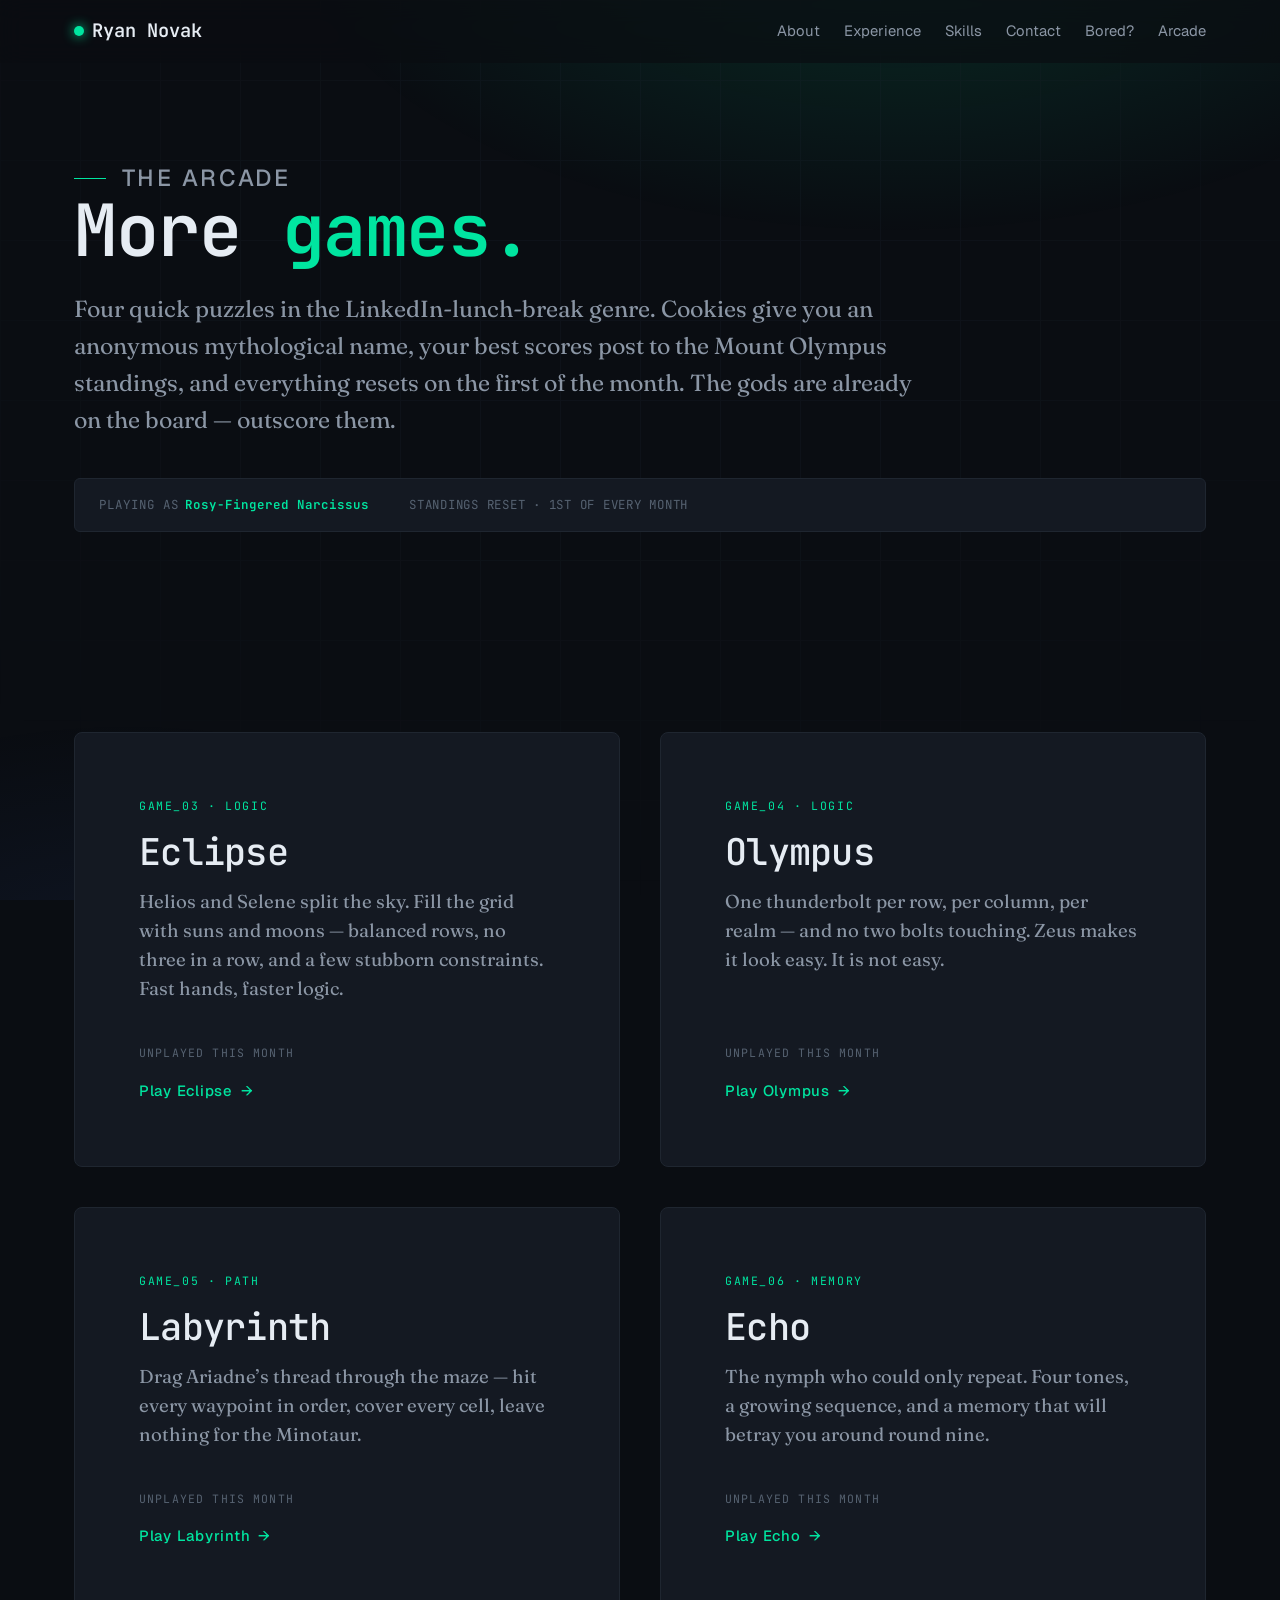
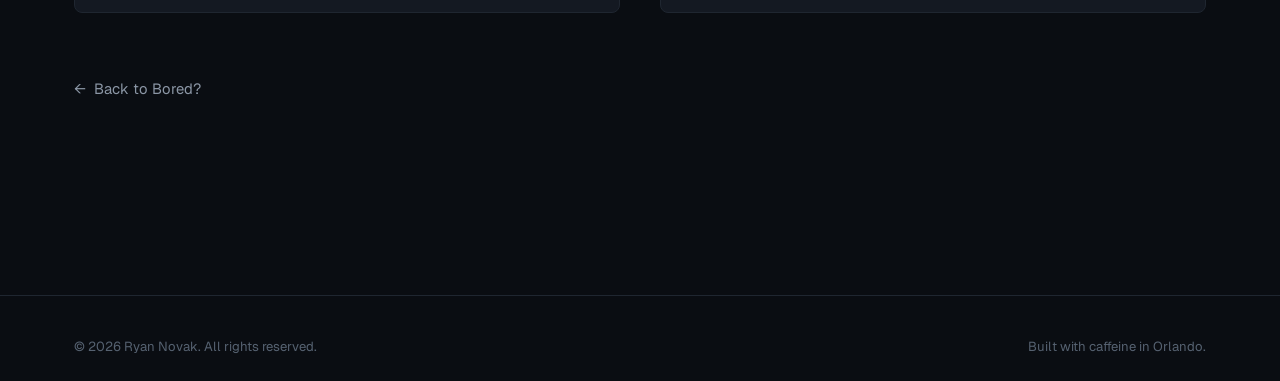
==== arcade/index.html @ cc3689b8 "Add the Olympus Arcade: four casual games with monthly mythological standings - /arcade/ hub page ("" ====
<!DOCTYPE html>
<html lang="en">
<head>
  <meta charset="UTF-8">
  <meta name="viewport" content="width=device-width, initial-scale=1">
  <title>Ryan Novak — The Arcade</title>
  <meta name="description" content="More games: four quick puzzles with monthly Mount Olympus standings. Casual, fast, and free of microtransactions.">

  <link rel="icon" href="/img/favicon.svg" type="image/svg+xml">
  <link rel="alternate icon" href="/img/favicon.ico">
  <meta name="theme-color" content="#0a0d12">

  <link rel="preconnect" href="https://fonts.googleapis.com">
  <link rel="preconnect" href="https://fonts.gstatic.com" crossorigin>
  <link href="https://fonts.googleapis.com/css2?family=Fraunces:ital,opsz,wght@0,9..144,300..600;1,9..144,300..500&family=Geist:wght@400;500;600&family=JetBrains+Mono:wght@400;500;600&display=swap" rel="stylesheet">

  <link rel="stylesheet" href="/css/main.css">
  <link rel="stylesheet" href="/arcade/arena.css">

  <style>
    /* Page-specific (mirrors /bored/) */
    .arcade-hero {
      padding-block: var(--space-3xl) var(--space-xl);
      text-align: left;
    }
    .arcade-hero h1 {
      font-size: clamp(2.5rem, 6vw, 4.5rem);
      line-height: 0.95;
      margin-bottom: var(--space-m);
    }
    .arcade-hero h1 .accent { color: var(--accent); }
    .arcade-hero p {
      font-size: var(--step-1);
      color: var(--fg-muted);
      max-width: 56ch;
      margin-bottom: 0;
    }

    .arena-banner {
      margin-top: var(--space-l);
      display: flex;
      flex-wrap: wrap;
      align-items: center;
      gap: var(--space-s) var(--space-l);
      padding: var(--space-s) var(--space-m);
      background: var(--bg-card);
      border: 1px solid var(--border);
      border-radius: 6px;
      font-family: var(--font-display);
      font-size: 0.78rem;
      letter-spacing: 0.06em;
      color: var(--fg-muted);
    }
    .arena-banner .arena-chip { font-size: 0.78rem; }
    .arena-banner .rule { color: var(--fg-dim); }

    .game-grid {
      display: grid;
      grid-template-columns: repeat(2, 1fr);
      gap: var(--space-l);
      margin-top: var(--space-l);
    }

    .game-card {
      display: flex;
      flex-direction: column;
      padding: var(--space-xl);
      background: var(--bg-card);
      border: 1px solid var(--border);
      border-radius: 8px;
      transition: all 0.3s var(--ease);
      position: relative;
      overflow: hidden;
      text-decoration: none;
      color: inherit;
      min-height: 300px;
    }
    .game-card::before {
      content: '';
      position: absolute;
      inset: 0;
      background: radial-gradient(
        circle at var(--mx, 50%) var(--my, 50%),
        var(--accent-glow),
        transparent 60%
      );
      opacity: 0;
      transition: opacity 0.4s var(--ease);
      pointer-events: none;
    }
    .game-card:hover {
      border-color: var(--accent);
      transform: translateY(-2px);
    }
    .game-card:hover::before { opacity: 1; }

    .game-tag {
      font-family: var(--font-display);
      font-size: 0.72rem;
      letter-spacing: 0.14em;
      color: var(--accent);
      margin-bottom: var(--space-s);
    }
    .game-title {
      font-family: var(--font-display);
      font-size: var(--step-3);
      font-weight: 500;
      color: var(--fg);
      margin-bottom: var(--space-s);
      letter-spacing: -0.02em;
    }
    .game-desc {
      color: var(--fg-muted);
      font-size: var(--step-0);
      line-height: 1.55;
      margin-bottom: var(--space-l);
      flex: 1;
      max-width: none;
    }
    .game-best {
      font-family: var(--font-display);
      font-size: 0.72rem;
      letter-spacing: 0.1em;
      color: var(--fg-dim);
      margin-bottom: var(--space-s);
    }
    .game-best strong { color: var(--accent); font-weight: 600; }
    .game-play {
      font-family: var(--font-ui);
      font-size: var(--step--1);
      font-weight: 500;
      letter-spacing: 0.05em;
      color: var(--accent);
      display: flex;
      align-items: center;
      gap: var(--space-xs);
    }
    .game-play .arrow { transition: transform 0.2s var(--ease); }
    .game-card:hover .game-play .arrow { transform: translateX(4px); }

    .back-link {
      font-family: var(--font-ui);
      font-size: var(--step--1);
      color: var(--fg-muted);
      display: inline-flex;
      align-items: center;
      gap: var(--space-xs);
      margin-top: var(--space-xl);
    }
    .back-link:hover { color: var(--accent); }
    .back-link::before { content: '←'; }

    @media (max-width: 720px) {
      .game-grid { grid-template-columns: 1fr; }
    }
  </style>
</head>
<body>

  <nav class="nav" aria-label="Primary">
    <div class="container nav-inner">
      <a href="/" class="nav-logo">Ryan Novak</a>
      <ul class="nav-links" id="primary-menu">
        <li><a href="/#about">About</a></li>
        <li><a href="/#experience">Experience</a></li>
        <li><a href="/#skills">Skills</a></li>
        <li><a href="/#contact">Contact</a></li>
        <li><a href="/bored/">Bored?</a></li>
        <li><a href="/arcade/">Arcade</a></li>
      </ul>
      <button class="menu-toggle" aria-label="Toggle menu" aria-controls="primary-menu" aria-expanded="false">☰</button>
    </div>
  </nav>

  <main>
    <section class="arcade-hero container">
      <p class="eyebrow">The Arcade</p>
      <h1>More <span class="accent">games.</span></h1>
      <p>Four quick puzzles in the LinkedIn-lunch-break genre. Cookies give you an anonymous mythological name, your best scores post to the Mount Olympus standings, and everything resets on the first of the month. The gods are already on the board — outscore them.</p>

      <div class="arena-banner">
        <span data-arena-chip></span>
        <span class="rule">STANDINGS RESET · 1ST OF EVERY MONTH</span>
      </div>
    </section>

    <section class="container" style="padding-bottom: var(--space-2xl);">
      <div class="game-grid">

        <a href="/games/eclipse/" class="game-card" data-tilt>
          <span class="game-tag">GAME_03 &middot; LOGIC</span>
          <h2 class="game-title">Eclipse</h2>
          <p class="game-desc">
            Helios and Selene split the sky. Fill the grid with suns and moons — balanced rows, no three in a row, and a few stubborn constraints. Fast hands, faster logic.
          </p>
          <p class="game-best" data-game-best="eclipse"></p>
          <span class="game-play">Play Eclipse <span class="arrow">→</span></span>
        </a>

        <a href="/games/olympus/" class="game-card" data-tilt>
          <span class="game-tag">GAME_04 &middot; LOGIC</span>
          <h2 class="game-title">Olympus</h2>
          <p class="game-desc">
            One thunderbolt per row, per column, per realm — and no two bolts touching. Zeus makes it look easy. It is not easy.
          </p>
          <p class="game-best" data-game-best="olympus"></p>
          <span class="game-play">Play Olympus <span class="arrow">→</span></span>
        </a>

        <a href="/games/labyrinth/" class="game-card" data-tilt>
          <span class="game-tag">GAME_05 &middot; PATH</span>
          <h2 class="game-title">Labyrinth</h2>
          <p class="game-desc">
            Drag Ariadne&rsquo;s thread through the maze — hit every waypoint in order, cover every cell, leave nothing for the Minotaur.
          </p>
          <p class="game-best" data-game-best="labyrinth"></p>
          <span class="game-play">Play Labyrinth <span class="arrow">→</span></span>
        </a>

        <a href="/games/echo/" class="game-card" data-tilt>
          <span class="game-tag">GAME_06 &middot; MEMORY</span>
          <h2 class="game-title">Echo</h2>
          <p class="game-desc">
            The nymph who could only repeat. Four tones, a growing sequence, and a memory that will betray you around round nine.
          </p>
          <p class="game-best" data-game-best="echo"></p>
          <span class="game-play">Play Echo <span class="arrow">→</span></span>
        </a>

      </div>

      <a href="/bored/" class="back-link">Back to Bored?</a>
    </section>
  </main>

  <footer class="footer">
    <div class="container footer-inner">
      <span>&copy; <span data-year>2025</span> Ryan Novak. All rights reserved.</span>
      <span>Built with caffeine in Orlando.</span>
    </div>
  </footer>

  <script src="/js/main.js" defer></script>
  <script src="/arcade/arena.js" defer></script>
  <script defer>
    document.addEventListener('DOMContentLoaded', () => {
      // Cursor-following glow on game cards
      document.querySelectorAll('[data-tilt]').forEach(card => {
        card.addEventListener('mousemove', e => {
          const r = card.getBoundingClientRect();
          card.style.setProperty('--mx', ((e.clientX - r.left) / r.width * 100) + '%');
          card.style.setProperty('--my', ((e.clientY - r.top) / r.height * 100) + '%');
        });
      });

      // Personal best + rank per card
      if (window.Arena) {
        document.querySelectorAll('[data-game-best]').forEach(el => {
          const id = el.dataset.gameBest;
          const best = Arena.bestOf(id);
          if (best == null) {
            el.textContent = 'UNPLAYED THIS MONTH';
            return;
          }
          const mine = Arena.board(id).find(r => r.you);
          el.innerHTML = 'YOUR BEST: <strong>' + Arena.formatValue(id, best) +
            '</strong>' + (mine ? ' · RANK #' + mine.rank : '');
        });
      }
    });
  </script>
</body>
</html>
---- css/main.css ----
/* =================================================================
   Ryan Novak — ryannovak.net
   Main stylesheet
   ================================================================= */

/* -----------------------------------------------------------------
   Design tokens
   ----------------------------------------------------------------- */
:root {
  /* Palette — dark-first, signal-green accent */
  --bg: #0a0d12;
  --bg-elevated: #11151c;
  --bg-card: #141922;
  --border: #1f2630;
  --border-strong: #2a3340;

  --fg: #e6ecf3;
  --fg-muted: #8b96a5;
  --fg-dim: #566271;

  --accent: #00e5a0;
  --accent-dim: #00b37d;
  --accent-glow: rgba(0, 229, 160, 0.15);

  --signal-red: #ff5a5f;
  --signal-amber: #ffb84d;

  /* Typography */
  --font-display: 'JetBrains Mono', ui-monospace, 'Cascadia Code', 'Source Code Pro', Menlo, monospace;
  --font-body: 'Fraunces', 'Iowan Old Style', Georgia, serif;
  --font-ui: 'Geist', 'Helvetica Neue', Helvetica, Arial, sans-serif;

  /* Scale */
  --step--1: clamp(0.83rem, 0.80rem + 0.16vw, 0.94rem);
  --step-0:  clamp(1.00rem, 0.95rem + 0.27vw, 1.19rem);
  --step-1:  clamp(1.20rem, 1.11rem + 0.43vw, 1.50rem);
  --step-2:  clamp(1.44rem, 1.31rem + 0.66vw, 1.89rem);
  --step-3:  clamp(1.73rem, 1.53rem + 0.97vw, 2.38rem);
  --step-4:  clamp(2.07rem, 1.80rem + 1.39vw, 3.00rem);
  --step-5:  clamp(2.49rem, 2.10rem + 1.97vw, 3.78rem);
  --step-6:  clamp(2.99rem, 2.44rem + 2.76vw, 4.77rem);

  /* Spacing */
  --space-2xs: 0.25rem;
  --space-xs:  0.5rem;
  --space-s:   1rem;
  --space-m:   1.5rem;
  --space-l:   2.5rem;
  --space-xl:  4rem;
  --space-2xl: 6rem;
  --space-3xl: 10rem;

  /* Layout */
  --content-max: 1180px;
  --prose-max: 68ch;

  /* Transitions */
  --ease: cubic-bezier(0.2, 0.7, 0.2, 1);
  --ease-out: cubic-bezier(0.16, 1, 0.3, 1);
}

/* -----------------------------------------------------------------
   Reset & base
   ----------------------------------------------------------------- */
*, *::before, *::after { box-sizing: border-box; }

* { margin: 0; padding: 0; }

html {
  scroll-behavior: smooth;
  -webkit-text-size-adjust: 100%;
  text-rendering: optimizeLegibility;
}

body {
  font-family: var(--font-body);
  font-size: var(--step-0);
  line-height: 1.6;
  color: var(--fg);
  background: var(--bg);
  min-height: 100vh;
  font-feature-settings: "liga" 1, "kern" 1;
  overflow-x: hidden;
}

/* Background ambience — subtle grid + radial glow */
body::before {
  content: '';
  position: fixed;
  inset: 0;
  background-image:
    radial-gradient(ellipse 80% 60% at 70% -10%, var(--accent-glow), transparent 60%),
    radial-gradient(ellipse 60% 50% at 10% 110%, rgba(80, 130, 255, 0.08), transparent 60%);
  pointer-events: none;
  z-index: -2;
}

body::after {
  content: '';
  position: fixed;
  inset: 0;
  background-image:
    linear-gradient(to right, var(--border) 1px, transparent 1px),
    linear-gradient(to bottom, var(--border) 1px, transparent 1px);
  background-size: 80px 80px;
  opacity: 0.25;
  pointer-events: none;
  mask-image: radial-gradient(ellipse 70% 70% at 50% 30%, black 40%, transparent 100%);
  -webkit-mask-image: radial-gradient(ellipse 70% 70% at 50% 30%, black 40%, transparent 100%);
  z-index: -1;
}

img, svg { display: block; max-width: 100%; height: auto; }

a {
  color: var(--accent);
  text-decoration: none;
  transition: color 0.2s var(--ease);
}
a:hover { color: var(--fg); }

button {
  font: inherit;
  color: inherit;
  background: none;
  border: none;
  cursor: pointer;
}

::selection {
  background: var(--accent);
  color: var(--bg);
}

/* -----------------------------------------------------------------
   Typography
   ----------------------------------------------------------------- */
h1, h2, h3, h4 {
  font-family: var(--font-display);
  font-weight: 500;
  line-height: 1.1;
  letter-spacing: -0.02em;
  color: var(--fg);
}

h1 { font-size: var(--step-6); font-weight: 600; }
h2 { font-size: var(--step-4); }
h3 { font-size: var(--step-2); }
h4 { font-size: var(--step-1); }

p { max-width: var(--prose-max); }

.eyebrow {
  font-family: var(--font-ui);
  font-size: var(--step--1);
  font-weight: 500;
  letter-spacing: 0.12em;
  text-transform: uppercase;
  color: var(--accent);
  margin-bottom: var(--space-m);
  display: flex;
  align-items: center;
  gap: var(--space-s);
}
.eyebrow::before {
  content: '';
  width: 32px;
  height: 1px;
  background: var(--accent);
}

.mono { font-family: var(--font-display); }
.ui { font-family: var(--font-ui); }

/* -----------------------------------------------------------------
   Layout primitives
   ----------------------------------------------------------------- */
.container {
  width: 100%;
  max-width: var(--content-max);
  margin: 0 auto;
  padding-inline: var(--space-m);
}

section {
  padding-block: var(--space-2xl);
  scroll-margin-top: 80px;
}

/* -----------------------------------------------------------------
   Navigation
   ----------------------------------------------------------------- */
.nav {
  position: fixed;
  top: 0;
  left: 0;
  right: 0;
  z-index: 100;
  padding: var(--space-s) 0;
  background: rgba(10, 13, 18, 0.7);
  backdrop-filter: blur(12px);
  -webkit-backdrop-filter: blur(12px);
  border-bottom: 1px solid transparent;
  transition: border-color 0.3s var(--ease), background 0.3s var(--ease);
}
.nav.scrolled {
  border-bottom-color: var(--border);
  background: rgba(10, 13, 18, 0.9);
}

.nav-inner {
  display: flex;
  align-items: center;
  justify-content: space-between;
  gap: var(--space-m);
}

.nav-logo {
  font-family: var(--font-display);
  font-weight: 600;
  font-size: var(--step-0);
  color: var(--fg);
  display: flex;
  align-items: center;
  gap: var(--space-xs);
}
.nav-logo::before {
  content: '';
  width: 10px;
  height: 10px;
  background: var(--accent);
  border-radius: 50%;
  box-shadow: 0 0 12px var(--accent);
  animation: pulse 2s var(--ease) infinite;
}

@keyframes pulse {
  0%, 100% { opacity: 1; transform: scale(1); }
  50% { opacity: 0.6; transform: scale(0.85); }
}

.nav-links {
  display: flex;
  gap: var(--space-m);
  list-style: none;
  font-family: var(--font-ui);
  font-size: var(--step--1);
}

.nav-links a {
  color: var(--fg-muted);
  position: relative;
  padding: var(--space-xs) 0;
}
.nav-links a:hover { color: var(--fg); }
.nav-links a::after {
  content: '';
  position: absolute;
  left: 0;
  bottom: 0;
  width: 0;
  height: 1px;
  background: var(--accent);
  transition: width 0.3s var(--ease);
}
.nav-links a:hover::after { width: 100%; }

.menu-toggle {
  display: none;
  font-size: 1.5rem;
  color: var(--fg);
}

/* -----------------------------------------------------------------
   Hero
   ----------------------------------------------------------------- */
.hero {
  min-height: 100vh;
  padding-block: var(--space-3xl) var(--space-2xl);
  display: flex;
  align-items: center;
  position: relative;
}

.hero-grid {
  display: grid;
  grid-template-columns: 1.4fr 1fr;
  gap: var(--space-2xl);
  align-items: center;
  width: 100%;
}

.hero-meta {
  font-family: var(--font-ui);
  font-size: var(--step--1);
  color: var(--fg-muted);
  display: flex;
  gap: var(--space-s);
  margin-bottom: var(--space-l);
  align-items: center;
}
.hero-meta .status {
  display: inline-flex;
  align-items: center;
  gap: 6px;
  padding: 4px 10px;
  border: 1px solid var(--border-strong);
  border-radius: 999px;
  color: var(--fg);
  font-size: 0.78rem;
}
.hero-meta .status::before {
  content: '';
  width: 6px;
  height: 6px;
  background: var(--accent);
  border-radius: 50%;
  box-shadow: 0 0 8px var(--accent);
}

.hero h1 {
  font-size: clamp(3rem, 8vw, 6rem);
  line-height: 0.95;
  margin-bottom: var(--space-m);
}
.hero h1 .accent { color: var(--accent); }

.hero-sub {
  font-family: var(--font-display);
  font-size: var(--step-1);
  color: var(--fg-muted);
  margin-bottom: var(--space-l);
  font-weight: 400;
}
.hero-sub .bracket { color: var(--fg-dim); }

.hero-lede {
  font-size: var(--step-1);
  line-height: 1.5;
  color: var(--fg);
  max-width: 50ch;
  margin-bottom: var(--space-l);
}

.hero-cta {
  display: flex;
  gap: var(--space-s);
  flex-wrap: wrap;
}

.btn {
  display: inline-flex;
  align-items: center;
  gap: var(--space-xs);
  padding: 0.85rem 1.5rem;
  font-family: var(--font-ui);
  font-size: var(--step--1);
  font-weight: 500;
  letter-spacing: 0.02em;
  border-radius: 4px;
  transition: all 0.2s var(--ease);
  cursor: pointer;
  border: 1px solid transparent;
}
.btn-primary {
  background: var(--accent);
  color: var(--bg);
}
.btn-primary:hover {
  background: var(--fg);
  color: var(--bg);
  transform: translateY(-1px);
}
.btn-ghost {
  background: transparent;
  color: var(--fg);
  border-color: var(--border-strong);
}
.btn-ghost:hover {
  border-color: var(--accent);
  color: var(--accent);
  background: var(--accent-glow);
}
.btn .arrow {
  transition: transform 0.2s var(--ease);
}
.btn:hover .arrow { transform: translateX(3px); }

/* Hero portrait card */
.hero-portrait {
  position: relative;
  aspect-ratio: 4/5;
  max-width: 380px;
  margin-left: auto;
  border: 1px solid var(--border);
  padding: var(--space-s);
  background: var(--bg-card);
  border-radius: 6px;
}
.hero-portrait img {
  width: 100%;
  height: 100%;
  object-fit: cover;
  border-radius: 2px;
  filter: grayscale(10%) contrast(1.05);
}
.hero-portrait::before {
  content: '';
  position: absolute;
  inset: -1px;
  border: 1px solid var(--accent);
  border-radius: 6px;
  opacity: 0;
  transition: opacity 0.4s var(--ease), transform 0.4s var(--ease);
  transform: translate(0, 0);
  pointer-events: none;
}
.hero-portrait:hover::before {
  opacity: 1;
  transform: translate(8px, 8px);
}

.hero-portrait-meta {
  position: absolute;
  bottom: -28px;
  left: var(--space-s);
  right: var(--space-s);
  display: flex;
  justify-content: space-between;
  font-family: var(--font-display);
  font-size: 0.72rem;
  color: var(--fg-dim);
  letter-spacing: 0.05em;
}

/* -----------------------------------------------------------------
   Section headers
   ----------------------------------------------------------------- */
.section-head {
  margin-bottom: var(--space-xl);
  max-width: 720px;
}
.section-head h2 {
  font-size: var(--step-5);
  margin-bottom: var(--space-s);
}
.section-head p {
  font-size: var(--step-1);
  color: var(--fg-muted);
  line-height: 1.5;
}

/* -----------------------------------------------------------------
   About
   ----------------------------------------------------------------- */
.about-grid {
  display: grid;
  grid-template-columns: 1fr 1fr;
  gap: var(--space-xl);
}
.about-grid p {
  font-size: var(--step-1);
  line-height: 1.55;
  margin-bottom: var(--space-m);
}
.about-grid p:last-child { margin-bottom: 0; }

.about-side {
  border-left: 1px solid var(--border);
  padding-left: var(--space-l);
}
.about-side .label {
  font-family: var(--font-ui);
  font-size: 0.75rem;
  letter-spacing: 0.14em;
  text-transform: uppercase;
  color: var(--fg-dim);
  margin-bottom: var(--space-xs);
}
.about-side .kv {
  margin-bottom: var(--space-m);
}
.about-side .kv .value {
  font-family: var(--font-display);
  font-size: var(--step-0);
  color: var(--fg);
}

/* -----------------------------------------------------------------
   Experience timeline
   ----------------------------------------------------------------- */
.timeline {
  position: relative;
}
.timeline::before {
  content: '';
  position: absolute;
  left: 120px;
  top: 0;
  bottom: 0;
  width: 1px;
  background: var(--border);
}

.job {
  display: grid;
  grid-template-columns: 120px 1fr;
  gap: var(--space-l);
  padding-bottom: var(--space-l);
  margin-bottom: var(--space-l);
  position: relative;
  border-bottom: 1px solid var(--border);
}
.job:last-child { border-bottom: none; margin-bottom: 0; }

.job-date {
  font-family: var(--font-display);
  font-size: 0.82rem;
  color: var(--fg-muted);
  line-height: 1.5;
  position: relative;
  padding-top: 6px;
}
.job-date::after {
  content: '';
  position: absolute;
  right: -4px;
  top: 10px;
  width: 8px;
  height: 8px;
  background: var(--bg);
  border: 1px solid var(--accent);
  border-radius: 50%;
  transition: background 0.3s var(--ease);
}
.job.current .job-date::after {
  background: var(--accent);
  box-shadow: 0 0 12px var(--accent);
}

.job-body {
  padding-left: var(--space-l);
}
.job-title {
  font-family: var(--font-display);
  font-size: var(--step-2);
  font-weight: 500;
  color: var(--fg);
  margin-bottom: 4px;
  line-height: 1.2;
}
.job-company {
  font-family: var(--font-ui);
  font-size: var(--step-0);
  color: var(--accent);
  margin-bottom: var(--space-s);
}
.job-company .divider { color: var(--fg-dim); margin: 0 8px; }
.job-desc {
  color: var(--fg-muted);
  margin-bottom: var(--space-s);
  font-size: var(--step-0);
}
.job-bullets {
  list-style: none;
  display: flex;
  flex-direction: column;
  gap: var(--space-xs);
}
.job-bullets li {
  padding-left: 1.5rem;
  position: relative;
  color: var(--fg);
  font-size: var(--step-0);
  line-height: 1.5;
}
.job-bullets li::before {
  content: '→';
  position: absolute;
  left: 0;
  color: var(--accent);
  font-family: var(--font-display);
}

/* -----------------------------------------------------------------
   Skills
   ----------------------------------------------------------------- */
.skills-groups {
  display: grid;
  grid-template-columns: repeat(auto-fit, minmax(280px, 1fr));
  gap: var(--space-l);
}
.skill-group {
  padding: var(--space-l);
  background: var(--bg-card);
  border: 1px solid var(--border);
  border-radius: 6px;
  transition: border-color 0.3s var(--ease), transform 0.3s var(--ease);
}
.skill-group:hover {
  border-color: var(--accent);
  transform: translateY(-2px);
}
.skill-group h4 {
  font-size: var(--step-0);
  color: var(--accent);
  margin-bottom: var(--space-s);
  font-weight: 500;
}
.skill-tags {
  display: flex;
  flex-wrap: wrap;
  gap: var(--space-xs);
  list-style: none;
}
.skill-tags li {
  font-family: var(--font-ui);
  font-size: 0.82rem;
  padding: 4px 10px;
  border: 1px solid var(--border-strong);
  border-radius: 3px;
  color: var(--fg-muted);
  transition: all 0.2s var(--ease);
}
.skill-tags li:hover {
  color: var(--fg);
  border-color: var(--fg-muted);
}

/* -----------------------------------------------------------------
   Education / Certs
   ----------------------------------------------------------------- */
.edu-grid {
  display: grid;
  grid-template-columns: repeat(auto-fit, minmax(260px, 1fr));
  gap: var(--space-m);
}
.edu-card {
  padding: var(--space-l);
  background: var(--bg-card);
  border: 1px solid var(--border);
  border-radius: 6px;
  transition: border-color 0.3s var(--ease);
}
.edu-card:hover { border-color: var(--border-strong); }
.edu-card .date {
  font-family: var(--font-display);
  font-size: 0.78rem;
  color: var(--fg-dim);
  margin-bottom: var(--space-xs);
  letter-spacing: 0.05em;
}
.edu-card h4 {
  font-size: var(--step-1);
  margin-bottom: 4px;
}
.edu-card .institution {
  font-family: var(--font-ui);
  color: var(--accent);
  font-size: var(--step--1);
  margin-bottom: var(--space-xs);
}
.edu-card .detail {
  font-size: var(--step--1);
  color: var(--fg-muted);
}

/* -----------------------------------------------------------------
   Stats
   ----------------------------------------------------------------- */
.stats-intro {
  display: flex;
  align-items: baseline;
  gap: var(--space-s);
  margin-bottom: var(--space-l);
  font-family: var(--font-display);
  font-size: 0.85rem;
  color: var(--fg-dim);
}
.stats-intro .year {
  color: var(--accent);
  font-size: var(--step-1);
}

.stats-grid {
  display: grid;
  grid-template-columns: repeat(4, 1fr);
  gap: 1px;
  background: var(--border);
  border: 1px solid var(--border);
  border-radius: 6px;
  overflow: hidden;
}
.stat {
  padding: var(--space-l);
  background: var(--bg-card);
  transition: background 0.3s var(--ease);
  position: relative;
}
.stat:hover { background: var(--bg-elevated); }
.stat::before {
  content: '';
  position: absolute;
  top: 0;
  left: 0;
  width: 0;
  height: 2px;
  background: var(--accent);
  transition: width 0.4s var(--ease);
}
.stat:hover::before { width: 100%; }

.stat-value {
  font-family: var(--font-display);
  font-size: clamp(1.8rem, 4vw, 2.6rem);
  font-weight: 500;
  color: var(--fg);
  line-height: 1;
  margin-bottom: var(--space-xs);
  letter-spacing: -0.02em;
}
.stat-value .unit {
  font-size: 0.6em;
  color: var(--fg-dim);
  margin-left: 4px;
}
.stat-label {
  font-family: var(--font-ui);
  font-size: 0.78rem;
  letter-spacing: 0.1em;
  text-transform: uppercase;
  color: var(--fg-muted);
}

/* -----------------------------------------------------------------
   Quotes
   ----------------------------------------------------------------- */
.quotes-grid {
  display: grid;
  grid-template-columns: 1fr 1fr;
  gap: var(--space-xl);
}
.quote {
  padding: var(--space-l);
  border-left: 2px solid var(--accent);
  position: relative;
}
.quote blockquote {
  font-size: var(--step-2);
  line-height: 1.35;
  font-style: italic;
  color: var(--fg);
  margin-bottom: var(--space-m);
  font-family: var(--font-body);
  font-weight: 300;
}
.quote cite {
  font-family: var(--font-ui);
  font-size: var(--step--1);
  color: var(--fg-muted);
  font-style: normal;
  letter-spacing: 0.05em;
}
.quote cite strong {
  color: var(--accent);
  font-weight: 500;
  margin-right: var(--space-xs);
}

/* -----------------------------------------------------------------
   Contact
   ----------------------------------------------------------------- */
.contact-grid {
  display: grid;
  grid-template-columns: repeat(3, 1fr);
  gap: var(--space-m);
  margin-bottom: var(--space-xl);
}
.contact-card {
  padding: var(--space-l);
  background: var(--bg-card);
  border: 1px solid var(--border);
  border-radius: 6px;
  transition: all 0.3s var(--ease);
  display: flex;
  flex-direction: column;
  gap: var(--space-xs);
}
.contact-card:hover {
  border-color: var(--accent);
  background: var(--bg-elevated);
}
.contact-card .label {
  font-family: var(--font-ui);
  font-size: 0.72rem;
  letter-spacing: 0.14em;
  text-transform: uppercase;
  color: var(--fg-dim);
}
.contact-card .value {
  font-family: var(--font-display);
  font-size: var(--step-1);
  color: var(--fg);
}
.contact-card a { color: inherit; }
.contact-card:hover .value { color: var(--accent); }

.socials {
  display: flex;
  gap: var(--space-m);
  padding-top: var(--space-l);
  border-top: 1px solid var(--border);
  font-family: var(--font-ui);
  font-size: var(--step--1);
}
.socials a {
  color: var(--fg-muted);
  display: flex;
  align-items: center;
  gap: var(--space-xs);
}
.socials a:hover { color: var(--accent); }
.socials a::before {
  content: '↗';
  font-size: 0.9em;
}

/* -----------------------------------------------------------------
   Footer
   ----------------------------------------------------------------- */
.footer {
  padding: var(--space-l) 0 var(--space-m);
  border-top: 1px solid var(--border);
  margin-top: var(--space-2xl);
}
.footer-inner {
  display: flex;
  justify-content: space-between;
  align-items: center;
  font-family: var(--font-ui);
  font-size: 0.82rem;
  color: var(--fg-dim);
}
.footer a { color: var(--fg-muted); }
.footer a:hover { color: var(--accent); }

/* -----------------------------------------------------------------
   Reveal animations (scroll-triggered)
   ----------------------------------------------------------------- */
.reveal {
  opacity: 0;
  transform: translateY(24px);
  transition: opacity 0.8s var(--ease-out), transform 0.8s var(--ease-out);
}
.reveal.visible {
  opacity: 1;
  transform: translateY(0);
}

@media (prefers-reduced-motion: reduce) {
  .reveal { opacity: 1; transform: none; transition: none; }
  .nav-logo::before { animation: none; }
  * { scroll-behavior: auto !important; }
}

/* -----------------------------------------------------------------
   Responsive
   ----------------------------------------------------------------- */
@media (max-width: 900px) {
  .hero-grid {
    grid-template-columns: 1fr;
    gap: var(--space-xl);
  }
  .hero-portrait {
    max-width: 280px;
    margin-inline: auto;
  }
  .about-grid {
    grid-template-columns: 1fr;
    gap: var(--space-l);
  }
  .about-side {
    border-left: none;
    border-top: 1px solid var(--border);
    padding-left: 0;
    padding-top: var(--space-l);
  }
  .quotes-grid {
    grid-template-columns: 1fr;
    gap: var(--space-l);
  }
  .stats-grid {
    grid-template-columns: repeat(2, 1fr);
  }
  .contact-grid {
    grid-template-columns: 1fr;
  }
  .timeline::before { left: 8px; }
  .job {
    grid-template-columns: 1fr;
    gap: var(--space-xs);
  }
  .job-date::after { display: none; }
  .job-body {
    padding-left: var(--space-l);
    border-left: 1px solid var(--border);
  }
}

@media (max-width: 640px) {
  .nav-links {
    display: none;
    position: absolute;
    top: 100%;
    left: 0;
    right: 0;
    flex-direction: column;
    background: var(--bg-elevated);
    padding: var(--space-m);
    border-bottom: 1px solid var(--border);
  }
  .nav-links.open { display: flex; }
  .menu-toggle { display: block; }

  section { padding-block: var(--space-xl); }

  .footer-inner {
    flex-direction: column;
    gap: var(--space-s);
    text-align: center;
  }
}
---- arcade/arena.css ----
/* =================================================================
   ARENA — shared styles: identity chip + Mount Olympus standings
   Self-sufficient: defines the site tokens it needs, identical to
   the values used by every game stylesheet.
   ================================================================= */

:root {
  --arena-bg: #0a0d12;
  --arena-bg-card: #141922;
  --arena-bg-elevated: #11151c;
  --arena-border: #1f2630;
  --arena-border-strong: #2a3340;
  --arena-fg: #e6ecf3;
  --arena-fg-muted: #8b96a5;
  --arena-fg-dim: #566271;
  --arena-accent: #00e5a0;
  --arena-accent-glow: rgba(0, 229, 160, 0.18);
  --arena-amber: #ffb84d;
  --arena-mono: 'JetBrains Mono', ui-monospace, Menlo, monospace;
  --arena-ui: 'Geist', 'Helvetica Neue', Helvetica, Arial, sans-serif;
}

/* ------------------------------------------------------------
   Identity chip (topbar)
   ------------------------------------------------------------ */
.arena-chip {
  display: inline-flex;
  align-items: baseline;
  gap: 0.5em;
  font-family: var(--arena-mono);
  font-size: 0.72rem;
  letter-spacing: 0.08em;
  color: var(--arena-fg-dim);
  white-space: nowrap;
}
.arena-chip-name { color: var(--arena-accent); font-weight: 600; }
.arena-chip-off { color: var(--arena-fg-dim); }

/* ------------------------------------------------------------
   Standings board
   ------------------------------------------------------------ */
.arena-board {
  width: 100%;
  max-width: 460px;
  margin: 1.25rem auto 0;
  border: 1px solid var(--arena-border);
  border-radius: 6px;
  background: var(--arena-bg-elevated);
  overflow: hidden;
  text-align: left;
}

.arena-board-head {
  display: flex;
  justify-content: space-between;
  align-items: baseline;
  gap: 1rem;
  padding: 0.7rem 1rem;
  border-bottom: 1px solid var(--arena-border);
  font-family: var(--arena-mono);
  font-size: 0.68rem;
  letter-spacing: 0.12em;
  color: var(--arena-fg-muted);
}
.arena-board-game { color: var(--arena-accent); font-weight: 600; }

.arena-note {
  padding: 0.8rem 1rem;
  font-family: var(--arena-ui);
  font-size: 0.8rem;
  line-height: 1.5;
  color: var(--arena-fg-muted);
  border-bottom: 1px solid var(--arena-border);
}

.arena-rows {
  list-style: none;
  margin: 0;
  padding: 0.35rem 0;
}

.arena-row {
  display: grid;
  grid-template-columns: 2.2rem 1fr auto;
  align-items: baseline;
  gap: 0.6rem;
  padding: 0.32rem 1rem;
  font-family: var(--arena-mono);
  font-size: 0.8rem;
}

.arena-rank { color: var(--arena-fg-dim); font-size: 0.7rem; }

.arena-name {
  color: var(--arena-fg);
  overflow: hidden;
  text-overflow: ellipsis;
  white-space: nowrap;
}
.arena-row.immortal .arena-name { color: var(--arena-fg-muted); }

.arena-tag {
  font-style: normal;
  font-size: 0.58rem;
  letter-spacing: 0.14em;
  color: var(--arena-fg-dim);
  border: 1px solid var(--arena-border);
  border-radius: 3px;
  padding: 0.05rem 0.3rem;
  margin-left: 0.5rem;
  vertical-align: middle;
}
.arena-tag-you {
  color: var(--arena-bg);
  background: var(--arena-accent);
  border-color: var(--arena-accent);
  font-weight: 700;
}

.arena-score { color: var(--arena-fg); font-weight: 600; }
.arena-row.immortal .arena-score { color: var(--arena-fg-muted); font-weight: 400; }

.arena-row.you {
  background: var(--arena-accent-glow);
  border-left: 2px solid var(--arena-accent);
  padding-left: calc(1rem - 2px);
}
.arena-row.you .arena-name,
.arena-row.you .arena-rank { color: var(--arena-fg); }

.arena-gap {
  display: block;
  text-align: center;
  color: var(--arena-fg-dim);
  padding: 0.1rem 1rem;
  font-size: 0.7rem;
}

.arena-board-foot {
  padding: 0.6rem 1rem 0.7rem;
  border-top: 1px solid var(--arena-border);
  font-family: var(--arena-ui);
  font-size: 0.68rem;
  letter-spacing: 0.04em;
  color: var(--arena-fg-dim);
}

@media (max-width: 480px) {
  .arena-chip { display: none; } /* topbar space is tight on phones */
  .arena-row { font-size: 0.74rem; }
}
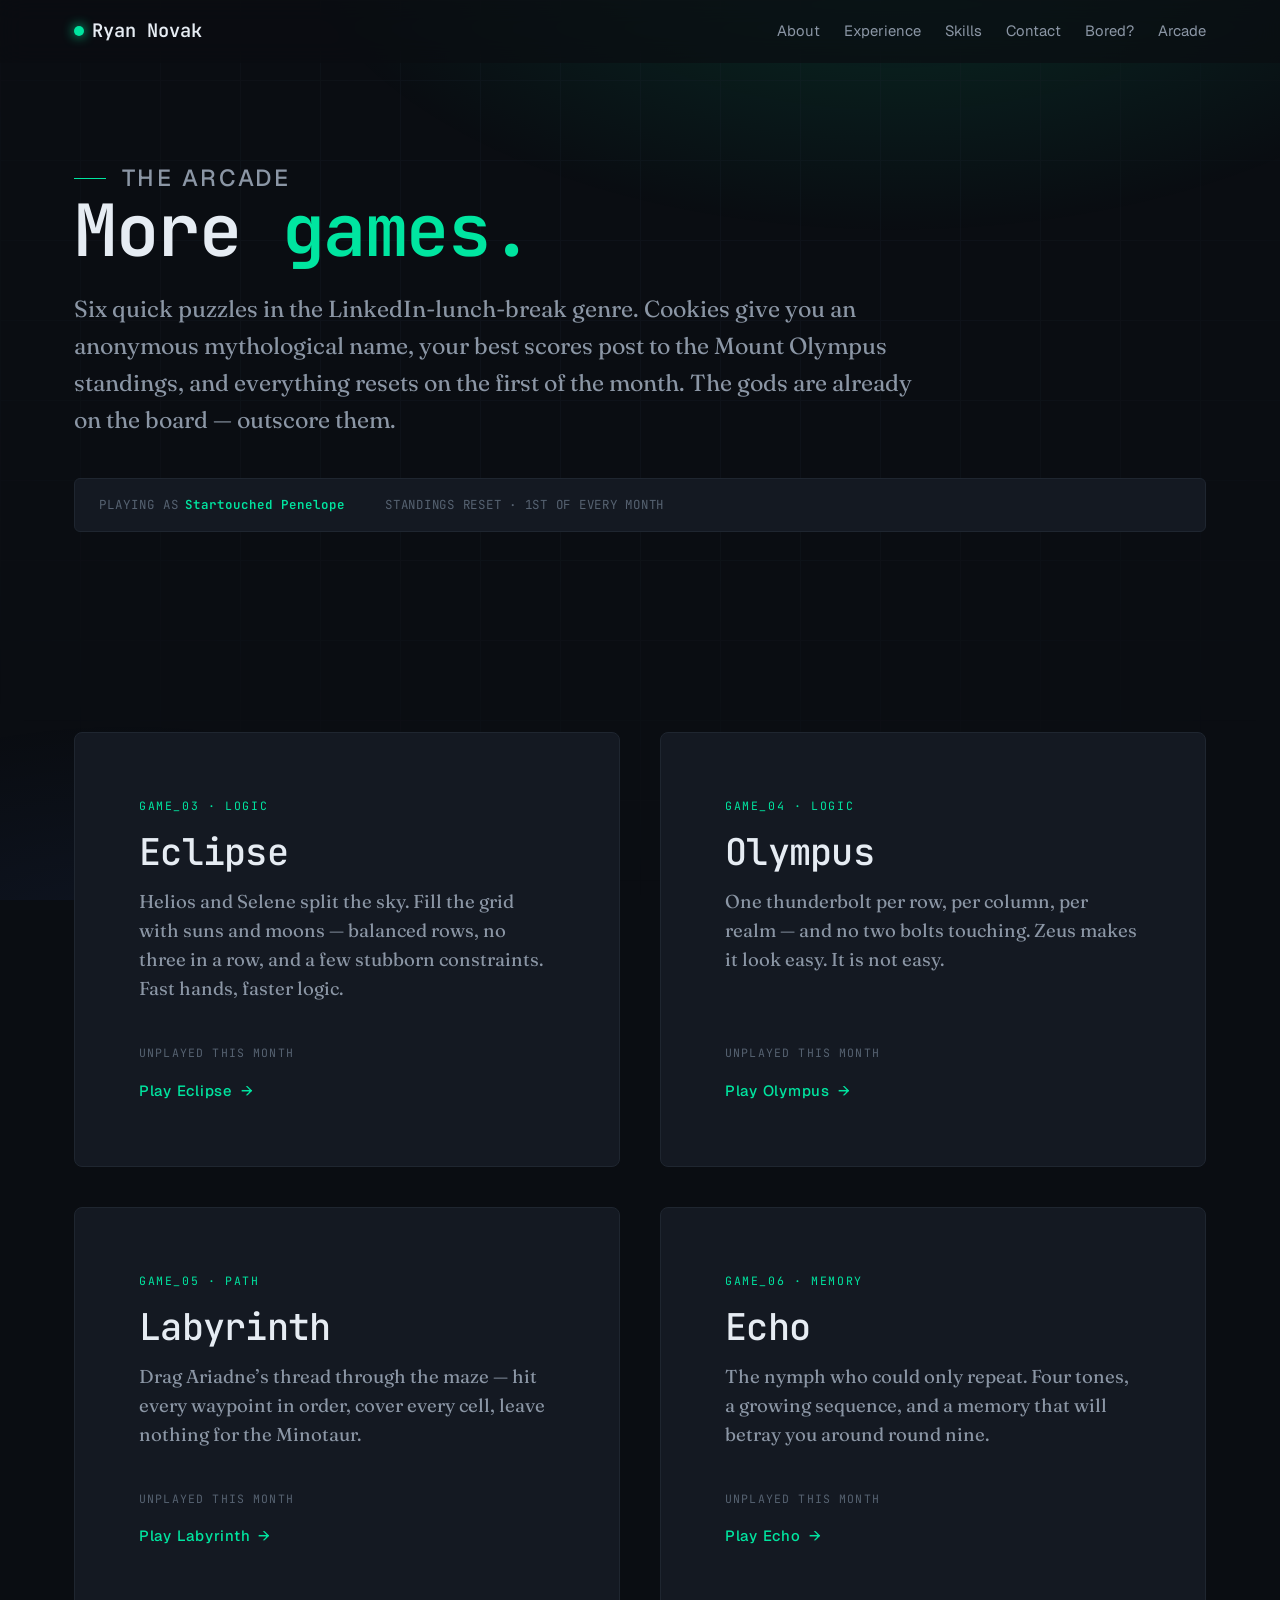
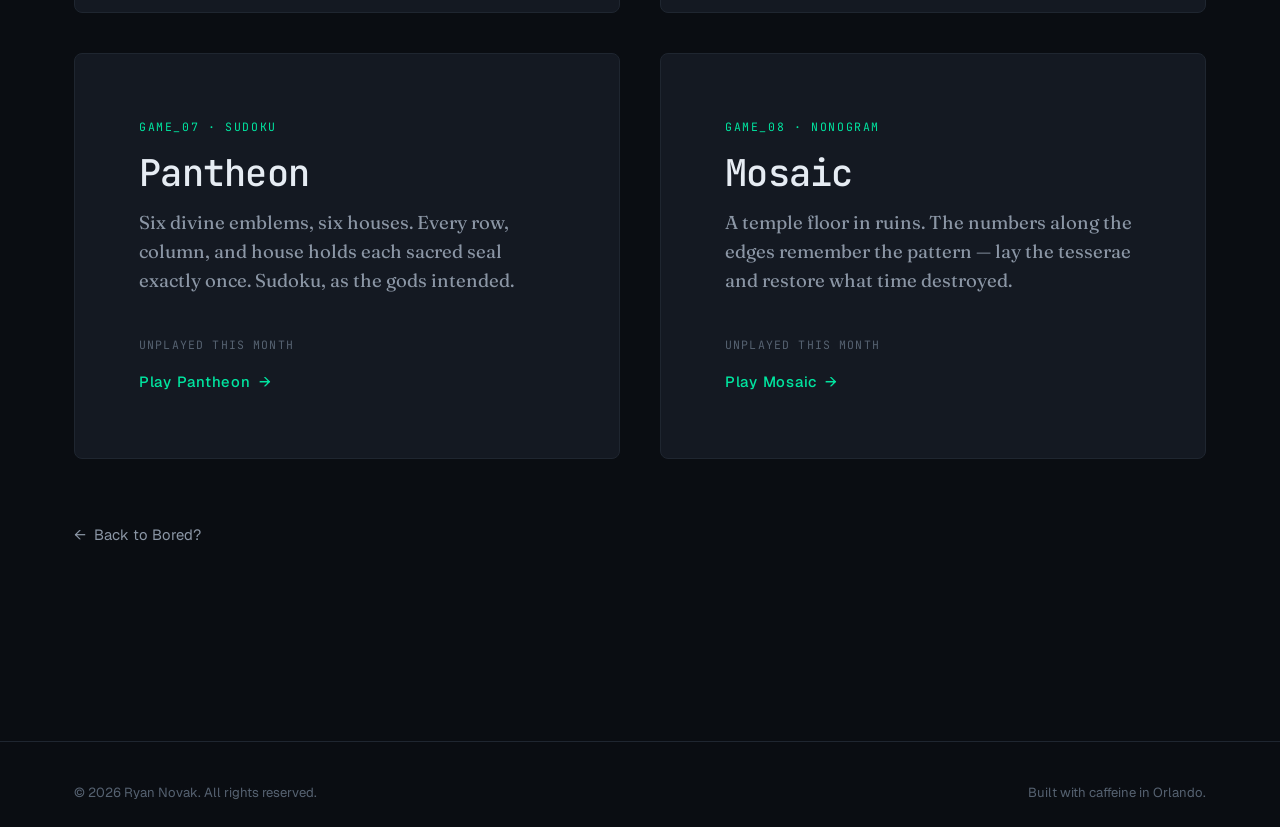
==== commit db197a06: "Add Pantheon and Mosaic to the Olympus Arcade - Pantheon (games/pantheon) - Meowdoku-style picture s" ====
--- a/arcade/index.html
+++ b/arcade/index.html
@@ -176,7 +176,7 @@
     <section class="arcade-hero container">
       <p class="eyebrow">The Arcade</p>
       <h1>More <span class="accent">games.</span></h1>
-      <p>Four quick puzzles in the LinkedIn-lunch-break genre. Cookies give you an anonymous mythological name, your best scores post to the Mount Olympus standings, and everything resets on the first of the month. The gods are already on the board — outscore them.</p>
+      <p>Six quick puzzles in the LinkedIn-lunch-break genre. Cookies give you an anonymous mythological name, your best scores post to the Mount Olympus standings, and everything resets on the first of the month. The gods are already on the board — outscore them.</p>
 
       <div class="arena-banner">
         <span data-arena-chip></span>
@@ -225,6 +225,26 @@
           </p>
           <p class="game-best" data-game-best="echo"></p>
           <span class="game-play">Play Echo <span class="arrow">→</span></span>
+        </a>
+
+        <a href="/games/pantheon/" class="game-card" data-tilt>
+          <span class="game-tag">GAME_07 &middot; SUDOKU</span>
+          <h2 class="game-title">Pantheon</h2>
+          <p class="game-desc">
+            Six divine emblems, six houses. Every row, column, and house holds each sacred seal exactly once. Sudoku, as the gods intended.
+          </p>
+          <p class="game-best" data-game-best="pantheon"></p>
+          <span class="game-play">Play Pantheon <span class="arrow">→</span></span>
+        </a>
+
+        <a href="/games/mosaic/" class="game-card" data-tilt>
+          <span class="game-tag">GAME_08 &middot; NONOGRAM</span>
+          <h2 class="game-title">Mosaic</h2>
+          <p class="game-desc">
+            A temple floor in ruins. The numbers along the edges remember the pattern — lay the tesserae and restore what time destroyed.
+          </p>
+          <p class="game-best" data-game-best="mosaic"></p>
+          <span class="game-play">Play Mosaic <span class="arrow">→</span></span>
         </a>
 
       </div>
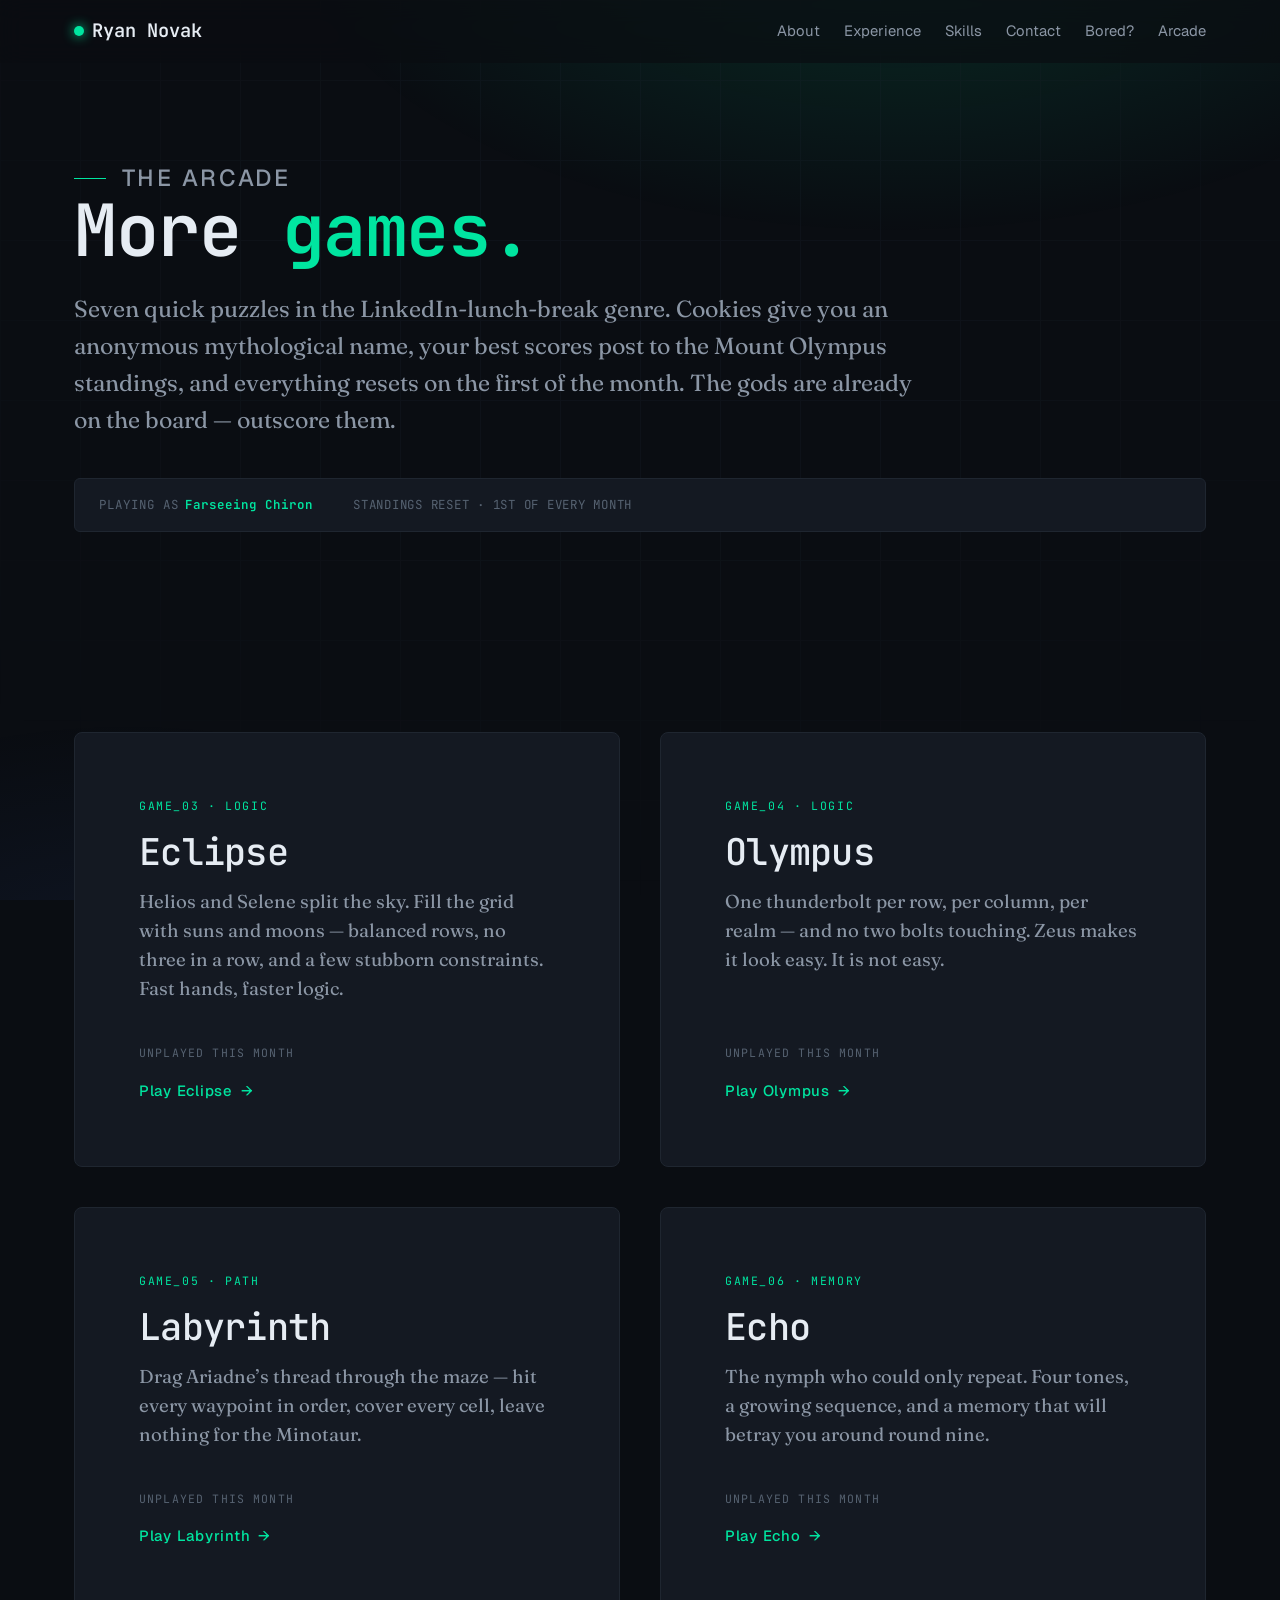
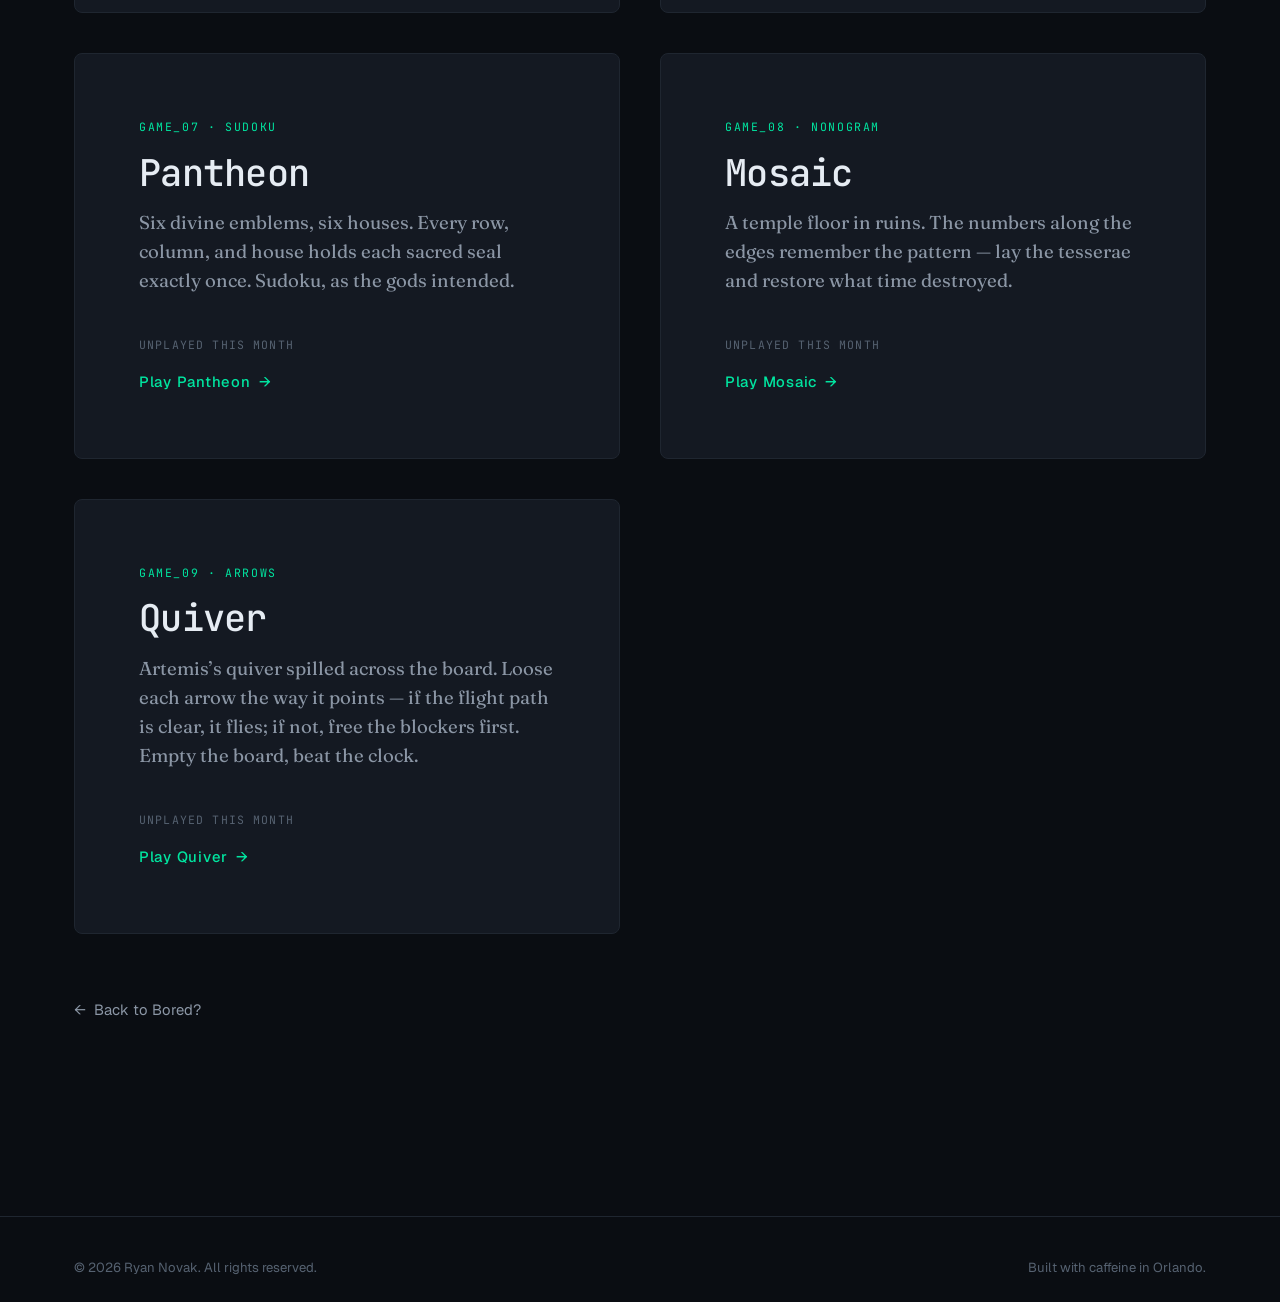
==== commit f287dff7: "Add Quiver (arrows puzzle) and hint/solve systems across the arcade New game: - Quiver (games/quiver" ====
--- a/arcade/index.html
+++ b/arcade/index.html
@@ -176,7 +176,7 @@
     <section class="arcade-hero container">
       <p class="eyebrow">The Arcade</p>
       <h1>More <span class="accent">games.</span></h1>
-      <p>Six quick puzzles in the LinkedIn-lunch-break genre. Cookies give you an anonymous mythological name, your best scores post to the Mount Olympus standings, and everything resets on the first of the month. The gods are already on the board — outscore them.</p>
+      <p>Seven quick puzzles in the LinkedIn-lunch-break genre. Cookies give you an anonymous mythological name, your best scores post to the Mount Olympus standings, and everything resets on the first of the month. The gods are already on the board — outscore them.</p>
 
       <div class="arena-banner">
         <span data-arena-chip></span>
@@ -245,6 +245,16 @@
           </p>
           <p class="game-best" data-game-best="mosaic"></p>
           <span class="game-play">Play Mosaic <span class="arrow">→</span></span>
+        </a>
+
+        <a href="/games/quiver/" class="game-card" data-tilt>
+          <span class="game-tag">GAME_09 &middot; ARROWS</span>
+          <h2 class="game-title">Quiver</h2>
+          <p class="game-desc">
+            Artemis&rsquo;s quiver spilled across the board. Loose each arrow the way it points — if the flight path is clear, it flies; if not, free the blockers first. Empty the board, beat the clock.
+          </p>
+          <p class="game-best" data-game-best="quiver"></p>
+          <span class="game-play">Play Quiver <span class="arrow">→</span></span>
         </a>
 
       </div>
